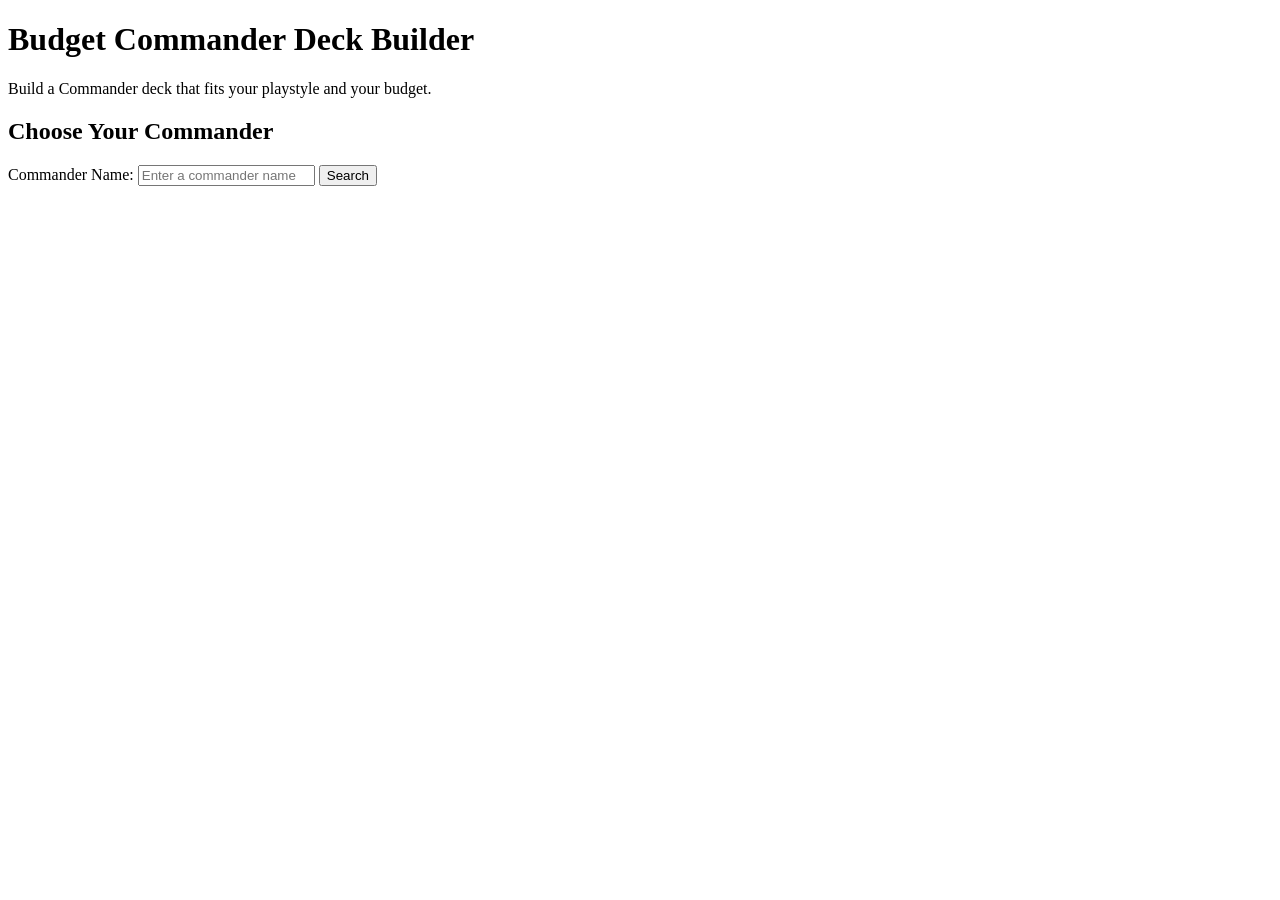
==== templates/index.html @ d6a7d357 "Initial commit" ====
<!DOCTYPE html>
<html lang="en">
<head>
	<meta charset="UTF-8">
	<meta name="viewport" content="width=device-width, initial-scale=1.0">
	<title>Budget Commander Deck Builder</title>
</head>
<body>
	<h1>Budget Commander Deck Builder</h1>
	<p>Build a Commander deck that fits your playstyle and your budget.</p>

	<h2>Choose Your Commander</h2>
	<form action="/search" method="POST">
		<label for="commander">Commander Name:</label>
		<input
			type="text"
			id="commander"
			name="commander"
			placeholder="Enter a commander name"
		>
		<button type="submit">Search</button>
	</form>
</body>
</html>
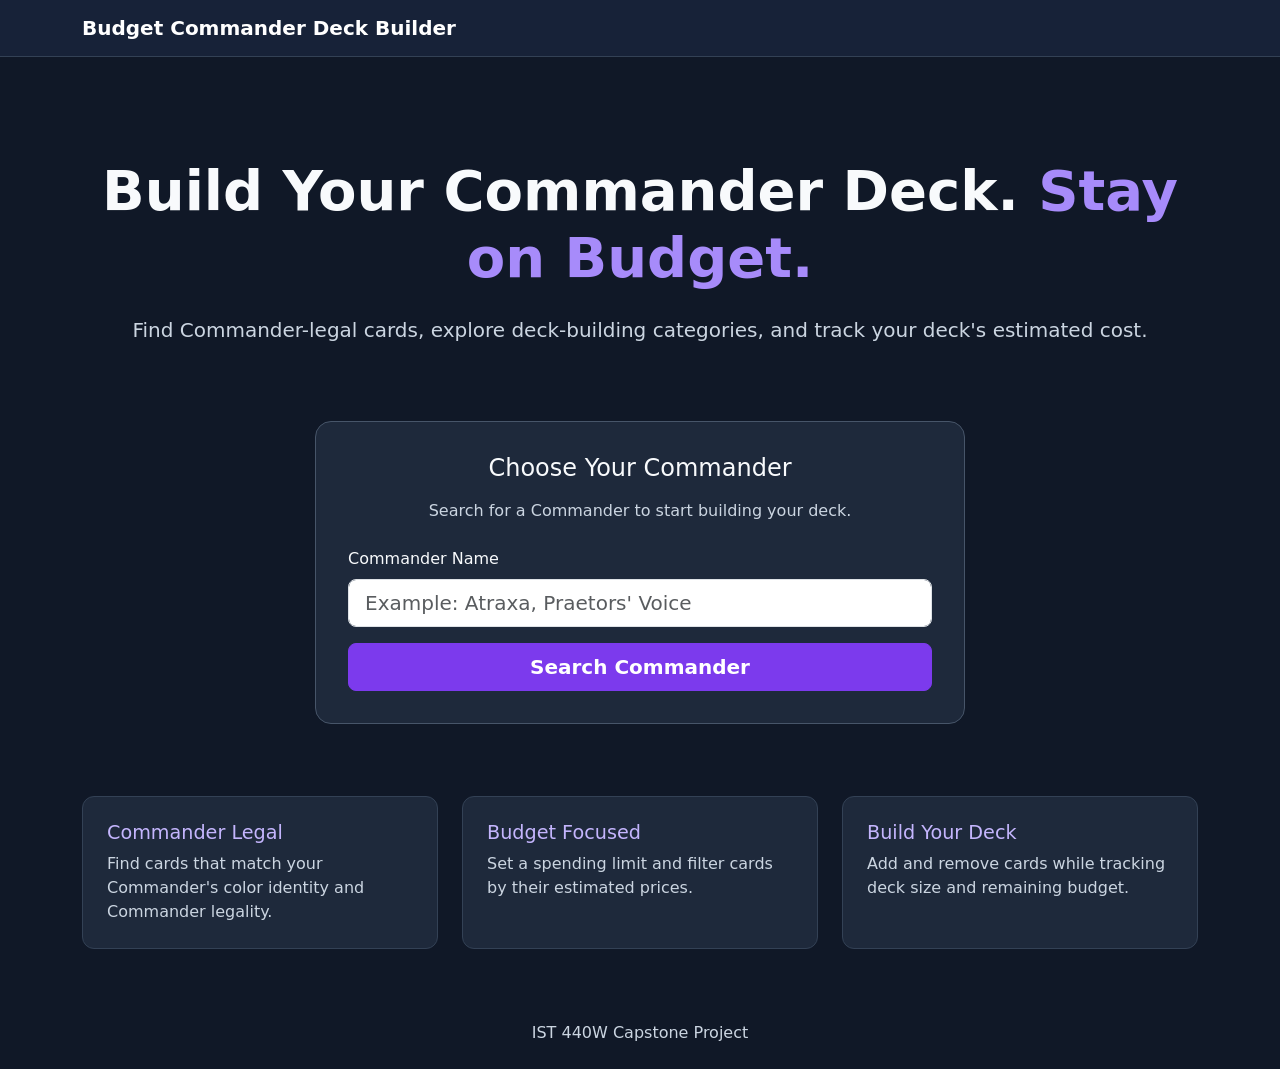
==== commit 20a90679: "Redesign application interface with Bootstrap Redesigned all four application screens using Bootstra" ====
--- a/templates/index.html
+++ b/templates/index.html
@@ -1,24 +1,197 @@
+
 <!DOCTYPE html>
 <html lang="en">
 <head>
-	<meta charset="UTF-8">
-	<meta name="viewport" content="width=device-width, initial-scale=1.0">
-	<title>Budget Commander Deck Builder</title>
+    <meta charset="UTF-8">
+    <meta name="viewport" content="width=device-width, initial-scale=1.0">
+
+    <title>Budget Commander Deck Builder</title>
+
+    <!-- Bootstrap 5 -->
+    <link
+        href="https://cdn.jsdelivr.net/npm/bootstrap@5.3.3/dist/css/bootstrap.min.css"
+        rel="stylesheet"
+    >
+
+    <style>
+        body {
+            background-color: #101827;
+            color: #f8fafc;
+            min-height: 100vh;
+        }
+
+        .navbar {
+            background-color: #172238;
+            border-bottom: 1px solid #334155;
+        }
+
+        .navbar-brand {
+            color: #ffffff;
+            font-weight: bold;
+        }
+
+        .navbar-brand:hover {
+            color: #c4b5fd;
+        }
+
+        .hero {
+            padding: 100px 20px 60px;
+            text-align: center;
+        }
+
+        .hero h1 {
+            font-size: clamp(2.2rem, 5vw, 3.5rem);
+            font-weight: 800;
+        }
+
+        .highlight {
+            color: #a78bfa;
+        }
+
+        .search-panel {
+            background-color: #1e293b;
+            border: 1px solid #475569;
+            border-radius: 16px;
+            padding: 32px;
+            max-width: 650px;
+            margin: 0 auto;
+        }
+
+        .btn-purple {
+            background-color: #7c3aed;
+            border-color: #7c3aed;
+            color: white;
+            font-weight: 600;
+        }
+
+        .btn-purple:hover {
+            background-color: #6d28d9;
+            border-color: #6d28d9;
+            color: white;
+        }
+
+        .feature-card {
+            background-color: #1e293b;
+            border: 1px solid #334155;
+            border-radius: 12px;
+            padding: 24px;
+            height: 100%;
+        }
+
+        .feature-card h3 {
+            color: #c4b5fd;
+            font-size: 1.2rem;
+        }
+
+        .muted-text {
+            color: #cbd5e1;
+        }
+    </style>
 </head>
+
 <body>
-	<h1>Budget Commander Deck Builder</h1>
-	<p>Build a Commander deck that fits your playstyle and your budget.</p>
 
-	<h2>Choose Your Commander</h2>
-	<form action="/search" method="POST">
-		<label for="commander">Commander Name:</label>
-		<input
-			type="text"
-			id="commander"
-			name="commander"
-			placeholder="Enter a commander name"
-		>
-		<button type="submit">Search</button>
-	</form>
+    <!-- Navigation -->
+    <nav class="navbar navbar-dark">
+        <div class="container">
+            <a class="navbar-brand" href="/">
+                Budget Commander Deck Builder
+            </a>
+        </div>
+    </nav>
+
+    <!-- Hero Section -->
+    <main class="container">
+
+        <section class="hero">
+            <h1>
+                Build Your Commander Deck.
+                <span class="highlight">Stay on Budget.</span>
+            </h1>
+
+            <p class="lead muted-text mt-4">
+                Find Commander-legal cards, explore deck-building
+                categories, and track your deck's estimated cost.
+            </p>
+        </section>
+
+        <!-- Commander Search -->
+        <section class="search-panel">
+
+            <h2 class="h4 text-center mb-3">
+                Choose Your Commander
+            </h2>
+
+            <p class="muted-text text-center mb-4">
+                Search for a Commander to start building your deck.
+            </p>
+
+            <form action="/search" method="POST">
+
+                <label for="commander" class="form-label">
+                    Commander Name
+                </label>
+
+                <input
+                    type="text"
+                    class="form-control form-control-lg mb-3"
+                    id="commander"
+                    name="commander"
+                    placeholder="Example: Atraxa, Praetors' Voice"
+                    required
+                >
+
+                <button
+                    type="submit"
+                    class="btn btn-purple btn-lg w-100"
+                >
+                    Search Commander
+                </button>
+
+            </form>
+
+        </section>
+
+        <!-- Features -->
+        <section class="row g-4 mt-5 mb-5">
+
+            <div class="col-md-4">
+                <div class="feature-card">
+                    <h3>Commander Legal</h3>
+                    <p class="muted-text mb-0">
+                        Find cards that match your Commander's
+                        color identity and Commander legality.
+                    </p>
+                </div>
+            </div>
+
+            <div class="col-md-4">
+                <div class="feature-card">
+                    <h3>Budget Focused</h3>
+                    <p class="muted-text mb-0">
+                        Set a spending limit and filter cards
+                        by their estimated prices.
+                    </p>
+                </div>
+            </div>
+
+            <div class="col-md-4">
+                <div class="feature-card">
+                    <h3>Build Your Deck</h3>
+                    <p class="muted-text mb-0">
+                        Add and remove cards while tracking
+                        deck size and remaining budget.
+                    </p>
+                </div>
+            </div>
+
+        </section>
+
+    </main>
+
+    <footer class="text-center muted-text py-4">
+        IST 440W Capstone Project
+    </footer>
+
 </body>
 </html>
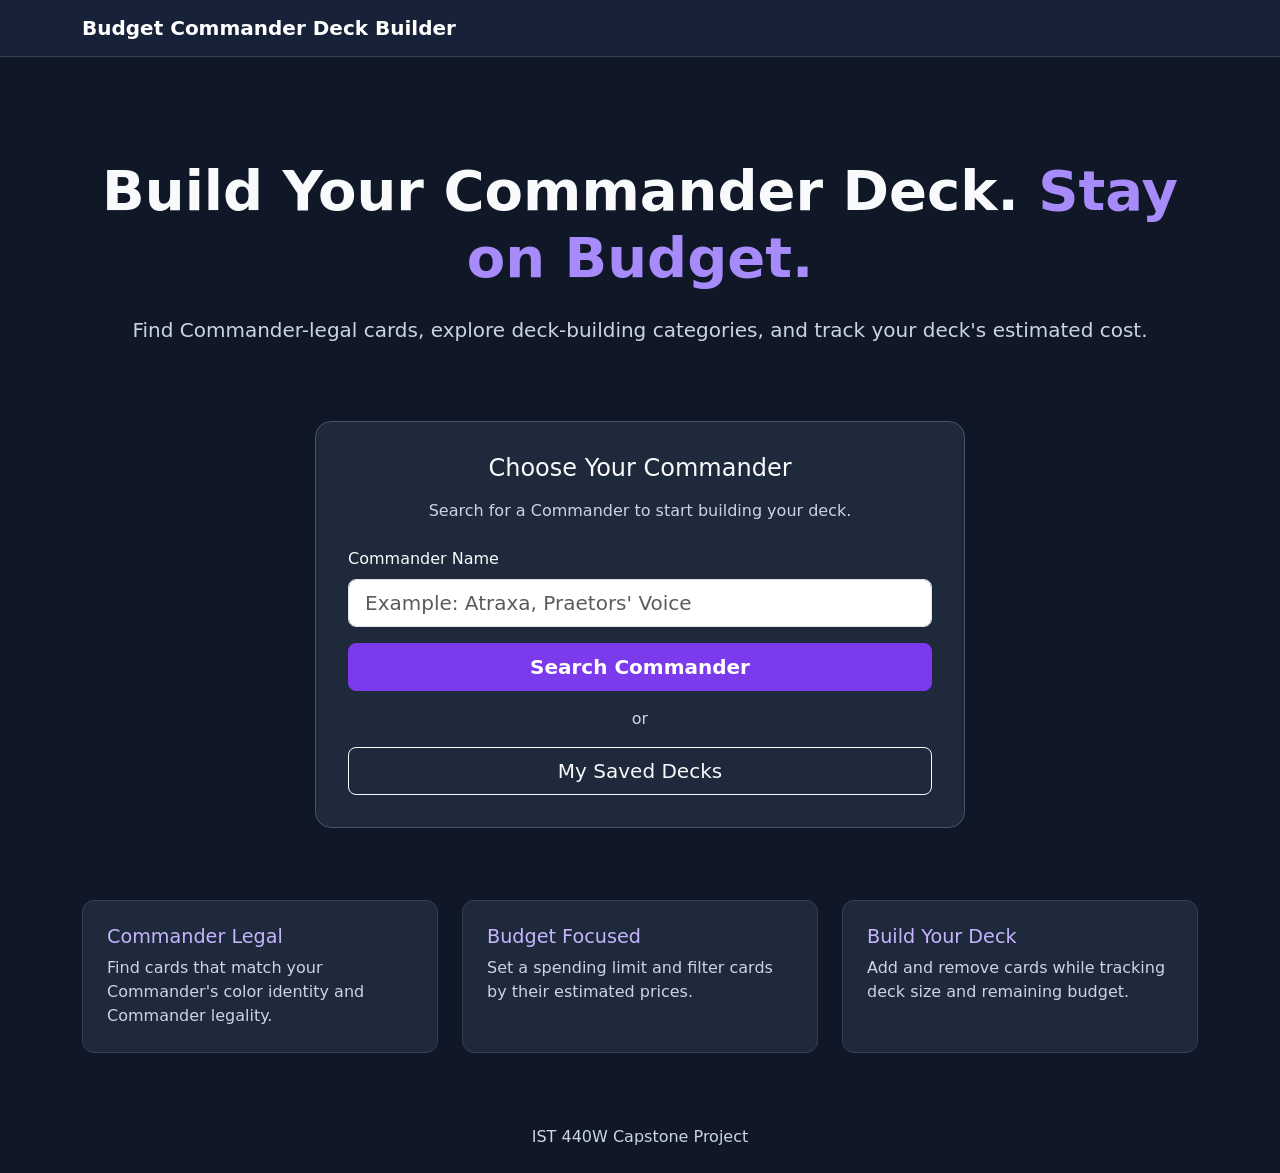
==== commit 5c20da02: "Add Saved Decks navigation to homepage Added direct navigation to saved Commander decks from the hom" ====
--- a/templates/index.html
+++ b/templates/index.html
@@ -149,6 +149,13 @@
                 </button>
 
             </form>
+
+            <!-- Direct access to previously saved decks -->
+            <div class="text-center my-3 muted-text">or</div>
+            <a href="{{ url_for('saved_decks') }}"
+               class="btn btn-outline-light btn-lg w-100">
+                My Saved Decks
+            </a>
 
         </section>
 
